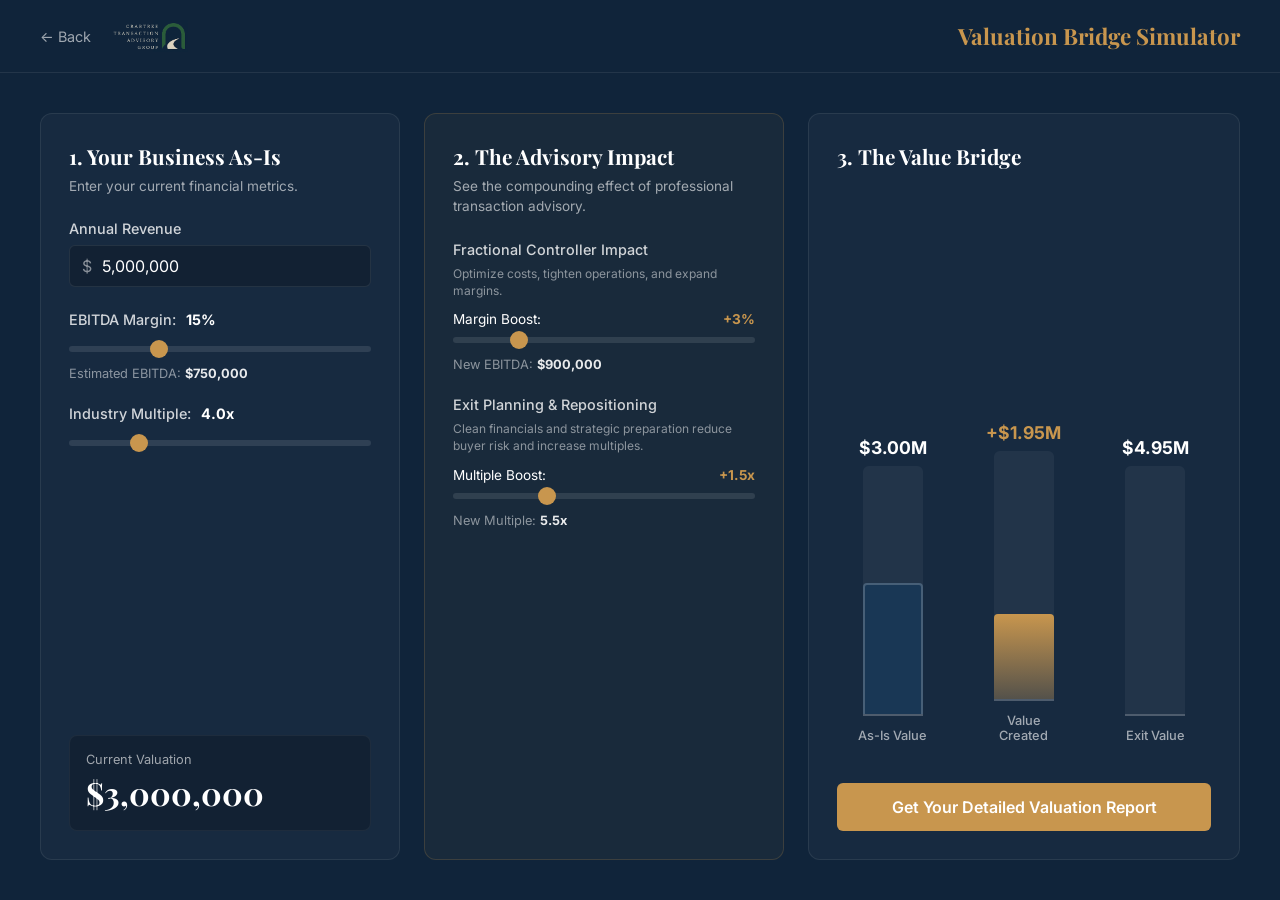
==== calculator.html @ ad7db996 "secret calculator" ====
<!DOCTYPE html>
<html lang="en">
<head>
  <meta charset="UTF-8">
  <meta name="viewport" content="width=device-width, initial-scale=1.0">
  <title>Valuation Bridge Calculator | Crabtree Transaction Advisory Group</title>
  <meta name="robots" content="noindex, nofollow"> <!-- Keep it hidden -->
  <link rel="icon" type="image/png" href="logo.png">
  <link rel="stylesheet" href="calculator.css">
</head>
<body>

  <!-- Top Nav -->
  <header class="calc-header">
    <a href="index.html" class="back-link">← Back</a>
    <img src="logo.png" alt="Crabtree Transaction Advisory Group" class="calc-logo">
    <h1 class="calc-title">Valuation Bridge Simulator</h1>
  </header>

  <main class="dashboard">

    <!-- Column 1: Current State -->
    <section class="panel input-panel">
      <h2>1. Your Business As-Is</h2>
      <p class="panel-desc">Enter your current financial metrics.</p>

      <div class="control-group">
        <label for="rev-input">Annual Revenue</label>
        <div class="input-wrapper">
          <span class="prefix">$</span>
          <input type="text" id="rev-input" value="5,000,000">
        </div>
      </div>

      <div class="control-group">
        <label for="margin-slider">EBITDA Margin: <span id="margin-val" class="val-highlight">15%</span></label>
        <input type="range" id="margin-slider" min="1" max="50" value="15" step="1">
        <div class="calc-subtext">Estimated EBITDA: <strong id="ebitda-display">$750,000</strong></div>
      </div>

      <div class="control-group">
        <label for="multiple-slider">Industry Multiple: <span id="multiple-val" class="val-highlight">4.0x</span></label>
        <input type="range" id="multiple-slider" min="1" max="15" value="4.0" step="0.5">
      </div>
      
      <div class="summary-box">
        <span>Current Valuation</span>
        <h3 id="current-val-display">$3,000,000</h3>
      </div>
    </section>

    <!-- Column 2: The Accelerators -->
    <section class="panel input-panel accent-panel">
      <h2>2. The Advisory Impact</h2>
      <p class="panel-desc">See the compounding effect of professional transaction advisory.</p>

      <div class="control-group">
        <label for="efficiency-slider">Fractional Controller Impact</label>
        <div class="slider-desc">Optimize costs, tighten operations, and expand margins.</div>
        <div class="slider-header">
          <span>Margin Boost:</span>
          <span id="efficiency-val" class="val-highlight gold">+3.0%</span>
        </div>
        <input type="range" id="efficiency-slider" min="0" max="15" value="3.0" step="0.5">
        <div class="calc-subtext">New EBITDA: <strong id="new-ebitda-display">$900,000</strong></div>
      </div>

      <div class="control-group">
        <label for="risk-slider">Exit Planning & Repositioning</label>
        <div class="slider-desc">Clean financials and strategic preparation reduce buyer risk and increase multiples.</div>
        <div class="slider-header">
          <span>Multiple Boost:</span>
          <span id="risk-val" class="val-highlight gold">+1.5x</span>
        </div>
        <input type="range" id="risk-slider" min="0" max="5" value="1.5" step="0.5">
        <div class="calc-subtext">New Multiple: <strong id="new-multiple-display">5.5x</strong></div>
      </div>
    </section>

    <!-- Column 3: The Viz (Bridge) -->
    <section class="panel chart-panel">
      <h2>3. The Value Bridge</h2>
      
      <div class="chart-container">
        
        <div class="bar-col">
          <div class="bar-label" id="chart-val-current">$3.0M</div>
          <div class="bar-track">
            <div class="bar current-bar" id="bar-current"></div>
          </div>
          <div class="bar-title">As-Is Value</div>
        </div>

        <div class="bar-col">
          <div class="bar-label gold" id="chart-val-added">+$1.95M</div>
          <div class="bar-track gap-track">
            <!-- This bar floats to show the gap -->
            <div class="bar added-bar" id="bar-added"></div>
          </div>
          <div class="bar-title">Value Created</div>
        </div>

        <div class="bar-col">
          <div class="bar-label success" id="chart-val-future">$4.95M</div>
          <div class="bar-track">
            <div class="bar future-bar" id="bar-future"></div>
          </div>
          <div class="bar-title">Exit Value</div>
        </div>

      </div>

      <div class="lead-action">
        <button id="open-lead-btn" class="btn-primary">Get Your Detailed Valuation Report</button>
      </div>

    </section>

  </main>

  <!-- Lead Capture Modal -->
  <div id="lead-modal" class="modal-overlay">
    <div class="modal-content">
      <button id="close-modal" class="close-btn">×</button>
      <h2>Send My Report</h2>
      <p>We'll send you a detailed breakdown of your Valuation Bridge and how we can help you achieve these numbers.</p>
      
      <form class="lead-form" action="https://formspree.io/f/mgorybpo" method="POST">
        <!-- Hidden fields for calculator data -->
        <input type="hidden" name="Subject" value="New Valuation Calculator Lead">
        <input type="hidden" id="hidden-curr-val" name="Current_Valuation" value="">
        <input type="hidden" id="hidden-added-val" name="Value_Created" value="">
        <input type="hidden" id="hidden-future-val" name="Future_Valuation" value="">

        <div class="form-group">
          <label>Name</label>
          <input type="text" name="name" required>
        </div>
        <div class="form-group">
          <label>Email</label>
          <input type="email" name="email" required>
        </div>
        <button type="submit" class="btn-primary">Send Report</button>
      </form>
    </div>
  </div>

  <script src="calculator.js"></script>
</body>
</html>
---- calculator.css ----
/* ============================================================
   CTAG — Valuation Calculator Dashboard
   ============================================================ */
@import url('https://fonts.googleapis.com/css2?family=Playfair+Display:ital,wght@0,400;0,500;0,600;0,700;1,400&family=Inter:wght@300;400;500;600;700&display=swap');

:root {
  --navy:        #10243A;
  --navy-light:  #193755;
  --green:       #3A7D44;
  --gold:        #C8964E;
  --gold-light:  #D4A85A;
  --white:       #FFFFFF;
  --charcoal:    #2D2D2D;
  --panel-bg:    rgba(255,255,255,0.03);
  --panel-border: rgba(255,255,255,0.08);

  --font-heading: 'Playfair Display', serif;
  --font-body:    'Inter', sans-serif;
  --transition: all 0.3s ease-out;
}

*, *::before, *::after { margin: 0; padding: 0; box-sizing: border-box; }

body {
  font-family: var(--font-body);
  background: var(--navy);
  color: var(--white);
  min-height: 100vh;
  display: flex;
  flex-direction: column;
}

.calc-header {
  padding: 20px 40px;
  display: flex;
  align-items: center;
  gap: 20px;
  border-bottom: 1px solid var(--panel-border);
}
.back-link { color: rgba(255,255,255,0.6); text-decoration: none; font-size: 0.9rem; transition: var(--transition); }
.back-link:hover { color: var(--gold); }
.calc-logo { height: 32px; }
.calc-title { font-family: var(--font-heading); font-size: 1.4rem; color: var(--gold); margin-left: auto; }

/* Dashboard Grid */
.dashboard {
  flex: 1;
  display: grid;
  grid-template-columns: 1fr 1fr 1.2fr;
  gap: 24px;
  padding: 40px;
  max-width: 1400px;
  margin: 0 auto;
  width: 100%;
}

.panel {
  background: var(--panel-bg);
  border: 1px solid var(--panel-border);
  border-radius: 12px;
  padding: 28px;
  display: flex;
  flex-direction: column;
}
.accent-panel { background: rgba(200, 150, 78, 0.05); border-color: rgba(200, 150, 78, 0.2); }

.panel h2 { font-family: var(--font-heading); font-size: 1.3rem; margin-bottom: 6px; }
.panel-desc { font-size: 0.85rem; color: rgba(255,255,255,0.6); margin-bottom: 24px; line-height: 1.5; }

/* Controls */
.control-group { margin-bottom: 24px; }
.control-group label { display: block; font-size: 0.9rem; font-weight: 500; margin-bottom: 8px; color: rgba(255,255,255,0.8); }
.val-highlight { color: var(--white); font-weight: 700; margin-left: 6px; }
.val-highlight.gold { color: var(--gold); }

.input-wrapper {
  display: flex;
  align-items: center;
  background: rgba(0,0,0,0.2);
  border: 1px solid var(--panel-border);
  border-radius: 6px;
  padding: 0 12px;
}
.input-wrapper .prefix { color: rgba(255,255,255,0.5); }
.input-wrapper input[type="text"] {
  background: transparent; border: none; color: white; padding: 10px; width: 100%;
  font-family: var(--font-body); font-size: 1rem; outline: none;
}

/* Sliders */
input[type="range"] {
  width: 100%;
  -webkit-appearance: none;
  background: rgba(255,255,255,0.1);
  height: 6px;
  border-radius: 3px;
  outline: none;
  margin: 10px 0;
}
input[type="range"]::-webkit-slider-thumb {
  -webkit-appearance: none;
  appearance: none;
  width: 18px;
  height: 18px;
  border-radius: 50%;
  background: var(--gold);
  cursor: pointer;
  transition: transform 0.1s;
}
input[type="range"]::-webkit-slider-thumb:hover { transform: scale(1.2); }

.slider-desc { font-size: 0.75rem; color: rgba(255,255,255,0.5); margin-bottom: 12px; line-height: 1.4; }
.slider-header { display: flex; justify-content: space-between; font-size: 0.85rem; }

.calc-subtext { font-size: 0.8rem; color: rgba(255,255,255,0.5); margin-top: 4px; }
.calc-subtext strong { color: rgba(255,255,255,0.9); }

.summary-box {
  margin-top: auto;
  padding: 16px;
  background: rgba(0,0,0,0.2);
  border-radius: 8px;
  border: 1px solid rgba(255,255,255,0.05);
}
.summary-box span { display: block; font-size: 0.8rem; color: rgba(255,255,255,0.6); margin-bottom: 4px; }
.summary-box h3 { font-family: var(--font-heading); font-size: 2rem; color: var(--white); }

/* Visualization (The Bridge) */
.chart-panel { position: relative; }
.chart-container {
  flex: 1;
  display: flex;
  align-items: flex-end;
  justify-content: space-around;
  padding: 20px 0 40px;
  gap: 20px;
  min-height: 300px;
}

.bar-col {
  display: flex;
  flex-direction: column;
  align-items: center;
  justify-content: flex-end;
  height: 100%;
  width: 80px;
}

.bar-label { font-weight: 700; font-size: 1.1rem; margin-bottom: 8px; font-family: var(--font-body); }
.bar-label.gold { color: var(--gold); }
.bar-label.success { color: var(--green-light); }

.bar-track {
  width: 60px;
  height: 250px; /* fixed track height */
  background: rgba(255,255,255,0.05);
  border-radius: 6px 6px 0 0;
  position: relative;
  border-bottom: 2px solid rgba(255,255,255,0.2);
}

.bar {
  width: 100%;
  position: absolute;
  bottom: 0;
  border-radius: 4px 4px 0 0;
  transition: height 0.5s cubic-bezier(0.25, 0.46, 0.45, 0.94);
  height: 0%; /* written dynamically via JS */
}

.current-bar { background: var(--navy-light); border: 2px solid rgba(255,255,255,0.2); border-bottom: none; }
.added-bar   { background: linear-gradient(180deg, var(--gold) 0%, rgba(200,150,78,0.3) 100%); }
.future-bar  { background: linear-gradient(180deg, var(--green-light) 0%, rgba(74,157,86,0.3) 100%); }

.bar-title { margin-top: 12px; font-size: 0.8rem; color: rgba(255,255,255,0.6); font-weight: 500; text-align: center; }

/* Modal & Action */
.lead-action { margin-top: auto; text-align: center; }
.btn-primary {
  background: var(--gold); color: white; border: none; padding: 14px 24px;
  font-size: 1rem; font-family: var(--font-body); font-weight: 600; border-radius: 6px;
  cursor: pointer; transition: var(--transition); width: 100%;
}
.btn-primary:hover { background: var(--gold-light); transform: translateY(-2px); box-shadow: 0 4px 15px rgba(200,150,78,0.3); }

.modal-overlay {
  position: fixed; top: 0; left: 0; width: 100%; height: 100%;
  background: rgba(16,36,58,0.9); backdrop-filter: blur(5px);
  display: flex; align-items: center; justify-content: center;
  opacity: 0; pointer-events: none; transition: opacity 0.3s; z-index: 100;
}
.modal-overlay.show { opacity: 1; pointer-events: auto; }
.modal-content {
  background: var(--white); color: var(--charcoal); padding: 40px;
  border-radius: 12px; max-width: 450px; width: 100%; position: relative;
  box-shadow: 0 20px 40px rgba(0,0,0,0.5);
}
.close-btn {
  position: absolute; top: 16px; right: 20px; font-size: 1.5rem;
  background: none; border: none; cursor: pointer; color: var(--gray-500);
}
.modal-content h2 { font-family: var(--font-heading); margin-bottom: 8px; color: var(--navy); }
.modal-content p { font-size: 0.9rem; color: var(--gray-500); line-height: 1.5; margin-bottom: 24px; }
.lead-form .form-group { margin-bottom: 16px; }
.lead-form label { display: block; font-size: 0.85rem; font-weight: 500; margin-bottom: 6px; }
.lead-form input[type="text"], .lead-form input[type="email"] {
  width: 100%; padding: 10px; border: 1px solid var(--gray-300); border-radius: 4px;
}

@media (max-width: 1024px) {
  .dashboard { grid-template-columns: 1fr; }
  .bar-track { height: 180px; }
  .calc-header { flex-wrap: wrap; }
}
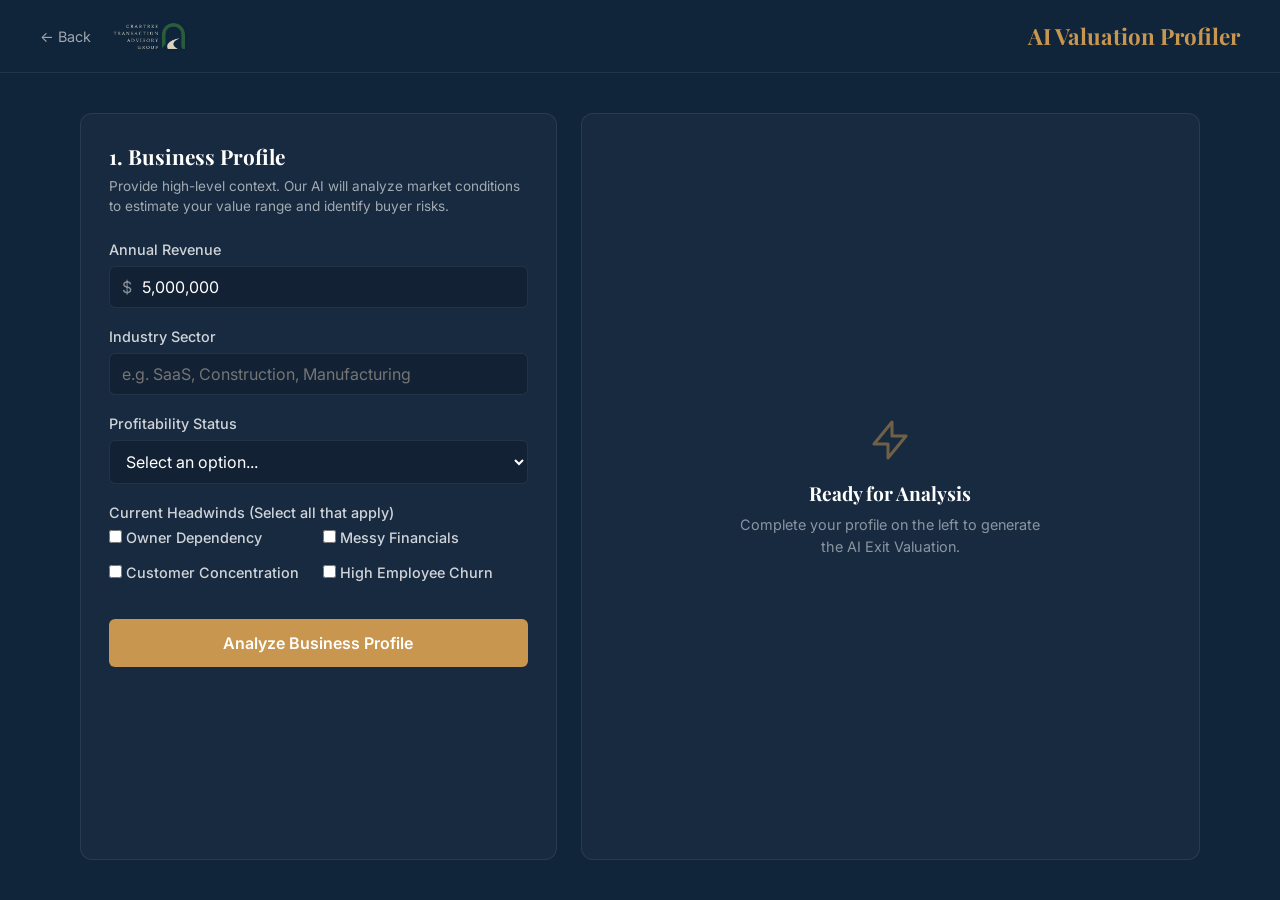
==== commit e65ac815: "add api that estimates values" ====
--- a/calculator.html
+++ b/calculator.html
@@ -3,115 +3,126 @@
 <head>
   <meta charset="UTF-8">
   <meta name="viewport" content="width=device-width, initial-scale=1.0">
-  <title>Valuation Bridge Calculator | Crabtree Transaction Advisory Group</title>
-  <meta name="robots" content="noindex, nofollow"> <!-- Keep it hidden -->
+  <title>AI Valuation Profiler | Crabtree Transaction Advisory Group</title>
+  <meta name="robots" content="noindex, nofollow">
   <link rel="icon" type="image/png" href="logo.png">
   <link rel="stylesheet" href="calculator.css">
 </head>
 <body>
 
-  <!-- Top Nav -->
   <header class="calc-header">
     <a href="index.html" class="back-link">← Back</a>
     <img src="logo.png" alt="Crabtree Transaction Advisory Group" class="calc-logo">
-    <h1 class="calc-title">Valuation Bridge Simulator</h1>
+    <h1 class="calc-title">AI Valuation Profiler</h1>
   </header>
 
-  <main class="dashboard">
+  <main class="dashboard profile-layout">
 
-    <!-- Column 1: Current State -->
+    <!-- Column 1: Input Profiler -->
     <section class="panel input-panel">
-      <h2>1. Your Business As-Is</h2>
-      <p class="panel-desc">Enter your current financial metrics.</p>
+      <h2>1. Business Profile</h2>
+      <p class="panel-desc">Provide high-level context. Our AI will analyze market conditions to estimate your value range and identify buyer risks.</p>
 
-      <div class="control-group">
-        <label for="rev-input">Annual Revenue</label>
-        <div class="input-wrapper">
-          <span class="prefix">$</span>
-          <input type="text" id="rev-input" value="5,000,000">
+      <form id="ai-profiler-form">
+        <div class="control-group">
+          <label for="rev-input">Annual Revenue</label>
+          <div class="input-wrapper">
+            <span class="prefix">$</span>
+            <input type="text" id="rev-input" value="5,000,000" required>
+          </div>
         </div>
+
+        <div class="control-group">
+          <label for="industry-input">Industry Sector</label>
+          <input type="text" id="industry-input" class="text-input" placeholder="e.g. SaaS, Construction, Manufacturing" required>
+        </div>
+
+        <div class="control-group">
+          <label for="profit-select">Profitability Status</label>
+          <select id="profit-select" class="text-input" required>
+            <option value="" disabled selected>Select an option...</option>
+            <option value="Losing Money">Losing Money</option>
+            <option value="Breaking Even">Breaking Even</option>
+            <option value="Solid Margins (10-15%)">Solid Margins (10-15%)</option>
+            <option value="Highly Profitable (20%+)">Highly Profitable (20%+)</option>
+          </select>
+        </div>
+
+        <div class="control-group check-group">
+          <label>Current Headwinds (Select all that apply)</label>
+          <div class="checkbox-grid">
+            <label class="cb-label"><input type="checkbox" value="Owner Dependency"> Owner Dependency</label>
+            <label class="cb-label"><input type="checkbox" value="Messy Financials"> Messy Financials</label>
+            <label class="cb-label"><input type="checkbox" value="Customer Concentration"> Customer Concentration</label>
+            <label class="cb-label"><input type="checkbox" value="High Employee Churn"> High Employee Churn</label>
+          </div>
+        </div>
+
+        <button type="submit" class="btn-primary" id="analyze-btn">Analyze Business Profile</button>
+      </form>
+    </section>
+
+    <!-- Column 2: Loading State & Output -->
+    <section class="panel output-panel" id="output-panel">
+      
+      <!-- Placeholder -->
+      <div class="state-placeholder" id="state-start">
+        <svg fill="none" stroke="currentColor" viewBox="0 0 24 24"><path stroke-linecap="round" stroke-linejoin="round" stroke-width="1.5" d="M13 10V3L4 14h7v7l9-11h-7z"></path></svg>
+        <h3>Ready for Analysis</h3>
+        <p>Complete your profile on the left to generate the AI Exit Valuation.</p>
       </div>
 
-      <div class="control-group">
-        <label for="margin-slider">EBITDA Margin: <span id="margin-val" class="val-highlight">15%</span></label>
-        <input type="range" id="margin-slider" min="1" max="50" value="15" step="1">
-        <div class="calc-subtext">Estimated EBITDA: <strong id="ebitda-display">$750,000</strong></div>
+      <!-- Loading -->
+      <div class="state-placeholder" id="state-loading" style="display: none;">
+        <div class="spinner"></div>
+        <h3>Running AI Analysis...</h3>
+        <p>Calculating market multiples, identifying risks, and building the value bridge.</p>
       </div>
 
-      <div class="control-group">
-        <label for="multiple-slider">Industry Multiple: <span id="multiple-val" class="val-highlight">4.0x</span></label>
-        <input type="range" id="multiple-slider" min="1" max="15" value="4.0" step="0.5">
-      </div>
-      
-      <div class="summary-box">
-        <span>Current Valuation</span>
-        <h3 id="current-val-display">$3,000,000</h3>
-      </div>
-    </section>
-
-    <!-- Column 2: The Accelerators -->
-    <section class="panel input-panel accent-panel">
-      <h2>2. The Advisory Impact</h2>
-      <p class="panel-desc">See the compounding effect of professional transaction advisory.</p>
-
-      <div class="control-group">
-        <label for="efficiency-slider">Fractional Controller Impact</label>
-        <div class="slider-desc">Optimize costs, tighten operations, and expand margins.</div>
-        <div class="slider-header">
-          <span>Margin Boost:</span>
-          <span id="efficiency-val" class="val-highlight gold">+3.0%</span>
-        </div>
-        <input type="range" id="efficiency-slider" min="0" max="15" value="3.0" step="0.5">
-        <div class="calc-subtext">New EBITDA: <strong id="new-ebitda-display">$900,000</strong></div>
-      </div>
-
-      <div class="control-group">
-        <label for="risk-slider">Exit Planning & Repositioning</label>
-        <div class="slider-desc">Clean financials and strategic preparation reduce buyer risk and increase multiples.</div>
-        <div class="slider-header">
-          <span>Multiple Boost:</span>
-          <span id="risk-val" class="val-highlight gold">+1.5x</span>
-        </div>
-        <input type="range" id="risk-slider" min="0" max="5" value="1.5" step="0.5">
-        <div class="calc-subtext">New Multiple: <strong id="new-multiple-display">5.5x</strong></div>
-      </div>
-    </section>
-
-    <!-- Column 3: The Viz (Bridge) -->
-    <section class="panel chart-panel">
-      <h2>3. The Value Bridge</h2>
-      
-      <div class="chart-container">
+      <!-- Results -->
+      <div class="results-container" id="state-results" style="display: none;">
         
-        <div class="bar-col">
-          <div class="bar-label" id="chart-val-current">$3.0M</div>
-          <div class="bar-track">
-            <div class="bar current-bar" id="bar-current"></div>
+        <div class="insights-box">
+          <div class="insight-item">
+            <h4><span class="dot red"></span> Buyer Red Flag</h4>
+            <p id="out-redflag">Loading...</p>
           </div>
-          <div class="bar-title">As-Is Value</div>
+          <div class="insight-item">
+            <h4><span class="dot gold"></span> The Value Bridge Solution</h4>
+            <p id="out-solution">Loading...</p>
+          </div>
         </div>
 
-        <div class="bar-col">
-          <div class="bar-label gold" id="chart-val-added">+$1.95M</div>
-          <div class="bar-track gap-track">
-            <!-- This bar floats to show the gap -->
-            <div class="bar added-bar" id="bar-added"></div>
+        <div class="chart-container range-chart">
+          <div class="bar-col">
+            <div class="bar-label" id="chart-val-current">$0M</div>
+            <div class="bar-track">
+              <div class="bar current-bar" id="bar-current"></div>
+            </div>
+            <div class="bar-title">As-Is Range</div>
           </div>
-          <div class="bar-title">Value Created</div>
+
+          <div class="bar-col">
+            <div class="bar-label gold" id="chart-val-added">+$0M</div>
+            <div class="bar-track gap-track">
+              <div class="bar added-bar" id="bar-added"></div>
+            </div>
+            <div class="bar-title">Gain</div>
+          </div>
+
+          <div class="bar-col">
+            <div class="bar-label success" id="chart-val-future">$0M</div>
+            <div class="bar-track">
+              <div class="bar future-bar" id="bar-future"></div>
+            </div>
+            <div class="bar-title">Exit Range</div>
+          </div>
         </div>
 
-        <div class="bar-col">
-          <div class="bar-label success" id="chart-val-future">$4.95M</div>
-          <div class="bar-track">
-            <div class="bar future-bar" id="bar-future"></div>
-          </div>
-          <div class="bar-title">Exit Value</div>
+        <div class="lead-action">
+          <button id="open-lead-btn" class="btn-primary">Send This Detailed Report To Me</button>
         </div>
 
-      </div>
-
-      <div class="lead-action">
-        <button id="open-lead-btn" class="btn-primary">Get Your Detailed Valuation Report</button>
       </div>
 
     </section>
@@ -122,15 +133,16 @@
   <div id="lead-modal" class="modal-overlay">
     <div class="modal-content">
       <button id="close-modal" class="close-btn">×</button>
-      <h2>Send My Report</h2>
-      <p>We'll send you a detailed breakdown of your Valuation Bridge and how we can help you achieve these numbers.</p>
+      <h2>Official Report Request</h2>
+      <p>Enter your details and our team will send you the breakdown and next steps.</p>
       
       <form class="lead-form" action="https://formspree.io/f/mgorybpo" method="POST">
-        <!-- Hidden fields for calculator data -->
-        <input type="hidden" name="Subject" value="New Valuation Calculator Lead">
-        <input type="hidden" id="hidden-curr-val" name="Current_Valuation" value="">
-        <input type="hidden" id="hidden-added-val" name="Value_Created" value="">
-        <input type="hidden" id="hidden-future-val" name="Future_Valuation" value="">
+        <input type="hidden" name="Subject" value="New Valuation Profiler Lead">
+        <input type="hidden" id="hidden-industry" name="Industry" value="">
+        <input type="hidden" id="hidden-curr-val" name="Current_Valuation_Range" value="">
+        <input type="hidden" id="hidden-added-val" name="Potential_Value_Created" value="">
+        <input type="hidden" id="hidden-future-val" name="Future_Valuation_Range" value="">
+        <input type="hidden" id="hidden-red-flag" name="AI_Identified_Risk" value="">
 
         <div class="form-group">
           <label>Name</label>
@@ -140,7 +152,7 @@
           <label>Email</label>
           <input type="email" name="email" required>
         </div>
-        <button type="submit" class="btn-primary">Send Report</button>
+        <button type="submit" class="btn-primary">Request Final Report</button>
       </form>
     </div>
   </div>
--- a/calculator.css
+++ b/calculator.css
@@ -7,10 +7,12 @@
   --navy:        #10243A;
   --navy-light:  #193755;
   --green:       #3A7D44;
+  --green-light: #4A9D56;
   --gold:        #C8964E;
   --gold-light:  #D4A85A;
   --white:       #FFFFFF;
   --charcoal:    #2D2D2D;
+  --error:       #E57373;
   --panel-bg:    rgba(255,255,255,0.03);
   --panel-border: rgba(255,255,255,0.08);
 
@@ -42,14 +44,17 @@
 .calc-logo { height: 32px; }
 .calc-title { font-family: var(--font-heading); font-size: 1.4rem; color: var(--gold); margin-left: auto; }
 
-/* Dashboard Grid */
+/* Dashboard Grid - 2 columns */
+.profile-layout {
+  grid-template-columns: 1fr 1.3fr !important;
+  max-width: 1200px !important;
+}
+
 .dashboard {
   flex: 1;
   display: grid;
-  grid-template-columns: 1fr 1fr 1.2fr;
   gap: 24px;
   padding: 40px;
-  max-width: 1400px;
   margin: 0 auto;
   width: 100%;
 }
@@ -62,153 +67,80 @@
   display: flex;
   flex-direction: column;
 }
-.accent-panel { background: rgba(200, 150, 78, 0.05); border-color: rgba(200, 150, 78, 0.2); }
 
 .panel h2 { font-family: var(--font-heading); font-size: 1.3rem; margin-bottom: 6px; }
 .panel-desc { font-size: 0.85rem; color: rgba(255,255,255,0.6); margin-bottom: 24px; line-height: 1.5; }
 
-/* Controls */
-.control-group { margin-bottom: 24px; }
+/* Form Controls */
+.control-group { margin-bottom: 20px; }
 .control-group label { display: block; font-size: 0.9rem; font-weight: 500; margin-bottom: 8px; color: rgba(255,255,255,0.8); }
-.val-highlight { color: var(--white); font-weight: 700; margin-left: 6px; }
-.val-highlight.gold { color: var(--gold); }
 
-.input-wrapper {
-  display: flex;
-  align-items: center;
-  background: rgba(0,0,0,0.2);
-  border: 1px solid var(--panel-border);
-  border-radius: 6px;
-  padding: 0 12px;
-}
+.input-wrapper { display: flex; align-items: center; background: rgba(0,0,0,0.2); border: 1px solid var(--panel-border); border-radius: 6px; padding: 0 12px; }
 .input-wrapper .prefix { color: rgba(255,255,255,0.5); }
-.input-wrapper input[type="text"] {
-  background: transparent; border: none; color: white; padding: 10px; width: 100%;
-  font-family: var(--font-body); font-size: 1rem; outline: none;
-}
+.input-wrapper input[type="text"] { background: transparent; border: none; color: white; padding: 10px; width: 100%; font-family: var(--font-body); font-size: 1rem; outline: none; }
 
-/* Sliders */
-input[type="range"] {
-  width: 100%;
-  -webkit-appearance: none;
-  background: rgba(255,255,255,0.1);
-  height: 6px;
-  border-radius: 3px;
-  outline: none;
-  margin: 10px 0;
-}
-input[type="range"]::-webkit-slider-thumb {
-  -webkit-appearance: none;
-  appearance: none;
-  width: 18px;
-  height: 18px;
-  border-radius: 50%;
-  background: var(--gold);
-  cursor: pointer;
-  transition: transform 0.1s;
-}
-input[type="range"]::-webkit-slider-thumb:hover { transform: scale(1.2); }
+.text-input { width: 100%; background: rgba(0,0,0,0.2); border: 1px solid var(--panel-border); border-radius: 6px; padding: 10px 12px; color: white; font-family: var(--font-body); font-size: 1rem; outline: none; }
+select.text-input option { background: var(--navy); color: white; }
 
-.slider-desc { font-size: 0.75rem; color: rgba(255,255,255,0.5); margin-bottom: 12px; line-height: 1.4; }
-.slider-header { display: flex; justify-content: space-between; font-size: 0.85rem; }
+/* Checkboxes */
+.checkbox-grid { display: grid; grid-template-columns: 1fr 1fr; gap: 10px; margin-top: 8px; }
+.cb-label { display: flex; align-items: center; gap: 8px; font-size: 0.85rem; color: rgba(255,255,255,0.7); cursor: pointer; }
+.cb-label input { cursor: pointer; accent-color: var(--gold); }
 
-.calc-subtext { font-size: 0.8rem; color: rgba(255,255,255,0.5); margin-top: 4px; }
-.calc-subtext strong { color: rgba(255,255,255,0.9); }
+/* Buttons */
+.btn-primary { background: var(--gold); color: white; border: none; padding: 14px 24px; font-size: 1rem; font-family: var(--font-body); font-weight: 600; border-radius: 6px; cursor: pointer; transition: var(--transition); width: 100%; margin-top: 10px; }
+.btn-primary:hover { background: var(--gold-light); transform: translateY(-2px); box-shadow: 0 4px 15px rgba(200,150,78,0.3); }
+.btn-primary:disabled { opacity: 0.6; cursor: not-allowed; transform: none; box-shadow: none; }
 
-.summary-box {
-  margin-top: auto;
-  padding: 16px;
-  background: rgba(0,0,0,0.2);
-  border-radius: 8px;
-  border: 1px solid rgba(255,255,255,0.05);
-}
-.summary-box span { display: block; font-size: 0.8rem; color: rgba(255,255,255,0.6); margin-bottom: 4px; }
-.summary-box h3 { font-family: var(--font-heading); font-size: 2rem; color: var(--white); }
+/* State Placeholder */
+.state-placeholder { text-align: center; padding: 60px 20px; display: flex; flex-direction: column; align-items: center; justify-content: center; height: 100%; color: rgba(255,255,255,0.5); }
+.state-placeholder svg { width: 48px; height: 48px; margin-bottom: 16px; opacity: 0.5; color: var(--gold); }
+.state-placeholder h3 { font-family: var(--font-heading); color: var(--white); margin-bottom: 8px; font-size: 1.2rem; }
+.state-placeholder p { font-size: 0.9rem; line-height: 1.5; max-width: 300px; }
 
-/* Visualization (The Bridge) */
-.chart-panel { position: relative; }
-.chart-container {
-  flex: 1;
-  display: flex;
-  align-items: flex-end;
-  justify-content: space-around;
-  padding: 20px 0 40px;
-  gap: 20px;
-  min-height: 300px;
-}
+/* Spinner */
+.spinner { width: 40px; height: 40px; border: 3px solid rgba(255,255,255,0.1); border-top-color: var(--gold); border-radius: 50%; animation: spin 1s linear infinite; margin-bottom: 20px; }
+@keyframes spin { to { transform: rotate(360deg); } }
 
-.bar-col {
-  display: flex;
-  flex-direction: column;
-  align-items: center;
-  justify-content: flex-end;
-  height: 100%;
-  width: 80px;
-}
+/* AI Results */
+.results-container { display: flex; flex-direction: column; height: 100%; }
+.insights-box { background: rgba(0,0,0,0.2); border: 1px solid rgba(200, 150, 78, 0.2); border-radius: 8px; padding: 20px; margin-bottom: 24px; }
+.insight-item { margin-bottom: 16px; }
+.insight-item:last-child { margin-bottom: 0; }
+.insight-item h4 { display: flex; align-items: center; gap: 8px; font-size: 0.9rem; color: var(--white); margin-bottom: 6px; }
+.insight-item p { font-size: 0.85rem; color: rgba(255,255,255,0.7); line-height: 1.6; }
 
-.bar-label { font-weight: 700; font-size: 1.1rem; margin-bottom: 8px; font-family: var(--font-body); }
+.dot { width: 8px; height: 8px; border-radius: 50%; display: inline-block; }
+.dot.red { background: var(--error); }
+.dot.gold { background: var(--gold); box-shadow: 0 0 8px rgba(200,150,78,0.5); }
+
+/* Charting */
+.chart-container { flex: 1; display: flex; align-items: flex-end; justify-content: space-around; padding: 20px 0; min-height: 250px; }
+.bar-col { display: flex; flex-direction: column; align-items: center; justify-content: flex-end; height: 100%; width: 100px; }
+.bar-label { font-weight: 700; font-size: 1rem; margin-bottom: 8px; font-family: var(--font-body); text-align: center; }
 .bar-label.gold { color: var(--gold); }
 .bar-label.success { color: var(--green-light); }
-
-.bar-track {
-  width: 60px;
-  height: 250px; /* fixed track height */
-  background: rgba(255,255,255,0.05);
-  border-radius: 6px 6px 0 0;
-  position: relative;
-  border-bottom: 2px solid rgba(255,255,255,0.2);
-}
-
-.bar {
-  width: 100%;
-  position: absolute;
-  bottom: 0;
-  border-radius: 4px 4px 0 0;
-  transition: height 0.5s cubic-bezier(0.25, 0.46, 0.45, 0.94);
-  height: 0%; /* written dynamically via JS */
-}
-
+.bar-track { width: 60px; height: 200px; background: rgba(255,255,255,0.05); border-radius: 6px 6px 0 0; position: relative; border-bottom: 2px solid rgba(255,255,255,0.2); }
+.bar { width: 100%; position: absolute; bottom: 0; border-radius: 4px 4px 0 0; transition: height 0.8s cubic-bezier(0.25, 0.46, 0.45, 0.94); height: 0%; box-shadow: 0 0 10px rgba(0,0,0,0.2); }
 .current-bar { background: var(--navy-light); border: 2px solid rgba(255,255,255,0.2); border-bottom: none; }
-.added-bar   { background: linear-gradient(180deg, var(--gold) 0%, rgba(200,150,78,0.3) 100%); }
-.future-bar  { background: linear-gradient(180deg, var(--green-light) 0%, rgba(74,157,86,0.3) 100%); }
-
+.added-bar { background: linear-gradient(180deg, var(--gold) 0%, rgba(200,150,78,0.3) 100%); }
+.future-bar { background: linear-gradient(180deg, var(--green-light) 0%, rgba(74,157,86,0.3) 100%); }
 .bar-title { margin-top: 12px; font-size: 0.8rem; color: rgba(255,255,255,0.6); font-weight: 500; text-align: center; }
 
-/* Modal & Action */
-.lead-action { margin-top: auto; text-align: center; }
-.btn-primary {
-  background: var(--gold); color: white; border: none; padding: 14px 24px;
-  font-size: 1rem; font-family: var(--font-body); font-weight: 600; border-radius: 6px;
-  cursor: pointer; transition: var(--transition); width: 100%;
-}
-.btn-primary:hover { background: var(--gold-light); transform: translateY(-2px); box-shadow: 0 4px 15px rgba(200,150,78,0.3); }
-
-.modal-overlay {
-  position: fixed; top: 0; left: 0; width: 100%; height: 100%;
-  background: rgba(16,36,58,0.9); backdrop-filter: blur(5px);
-  display: flex; align-items: center; justify-content: center;
-  opacity: 0; pointer-events: none; transition: opacity 0.3s; z-index: 100;
-}
+/* Modal */
+.lead-action { margin-top: 20px; }
+.modal-overlay { position: fixed; top: 0; left: 0; width: 100%; height: 100%; background: rgba(16,36,58,0.9); backdrop-filter: blur(5px); display: flex; align-items: center; justify-content: center; opacity: 0; pointer-events: none; transition: opacity 0.3s; z-index: 100; }
 .modal-overlay.show { opacity: 1; pointer-events: auto; }
-.modal-content {
-  background: var(--white); color: var(--charcoal); padding: 40px;
-  border-radius: 12px; max-width: 450px; width: 100%; position: relative;
-  box-shadow: 0 20px 40px rgba(0,0,0,0.5);
-}
-.close-btn {
-  position: absolute; top: 16px; right: 20px; font-size: 1.5rem;
-  background: none; border: none; cursor: pointer; color: var(--gray-500);
-}
+.modal-content { background: var(--white); color: var(--charcoal); padding: 40px; border-radius: 12px; max-width: 450px; width: 100%; position: relative; box-shadow: 0 20px 40px rgba(0,0,0,0.5); }
+.close-btn { position: absolute; top: 16px; right: 20px; font-size: 1.5rem; background: none; border: none; cursor: pointer; color: var(--gray-500); }
 .modal-content h2 { font-family: var(--font-heading); margin-bottom: 8px; color: var(--navy); }
 .modal-content p { font-size: 0.9rem; color: var(--gray-500); line-height: 1.5; margin-bottom: 24px; }
 .lead-form .form-group { margin-bottom: 16px; }
 .lead-form label { display: block; font-size: 0.85rem; font-weight: 500; margin-bottom: 6px; }
-.lead-form input[type="text"], .lead-form input[type="email"] {
-  width: 100%; padding: 10px; border: 1px solid var(--gray-300); border-radius: 4px;
-}
+.lead-form input[type="text"], .lead-form input[type="email"] { width: 100%; padding: 10px; border: 1px solid var(--gray-300); border-radius: 4px; }
 
-@media (max-width: 1024px) {
-  .dashboard { grid-template-columns: 1fr; }
-  .bar-track { height: 180px; }
+@media (max-width: 900px) {
+  .profile-layout { grid-template-columns: 1fr !important; }
+  .checkbox-grid { grid-template-columns: 1fr; }
   .calc-header { flex-wrap: wrap; }
 }
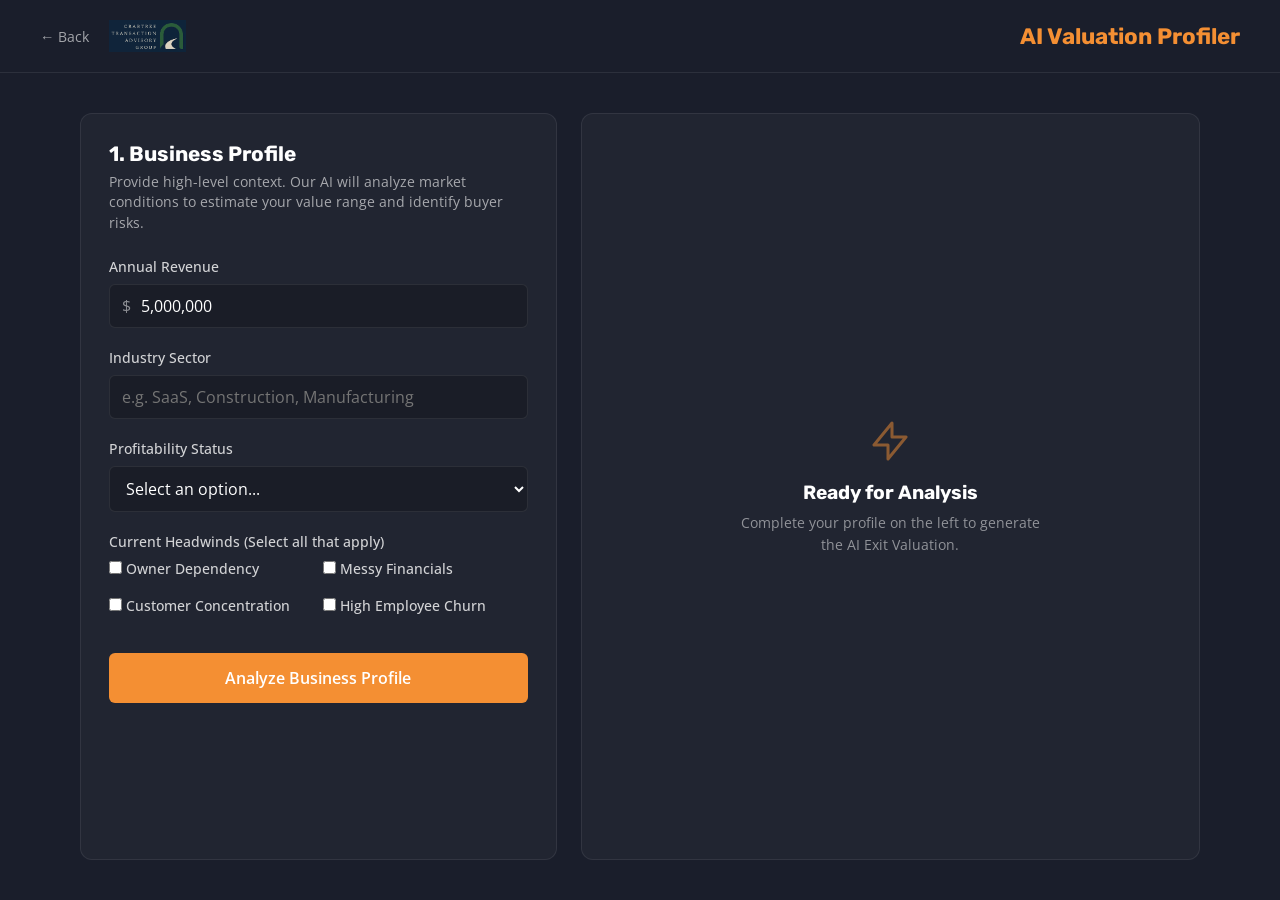
==== commit a07dc63a: "style changes" ====
--- a/calculator.html
+++ b/calculator.html
@@ -153,6 +153,7 @@
           <input type="email" name="email" required>
         </div>
         <button type="submit" class="btn-primary">Request Final Report</button>
+        <p class="form-note" style="margin-top: 12px; opacity: 0.7;">By requesting this report, your valuation profile will be securely shared with Matt Crabtree to prepare your findings.</p>
       </form>
     </div>
   </div>
--- a/calculator.css
+++ b/calculator.css
@@ -1,23 +1,30 @@
 /* ============================================================
    CTAG — Valuation Calculator Dashboard
    ============================================================ */
-@import url('https://fonts.googleapis.com/css2?family=Playfair+Display:ital,wght@0,400;0,500;0,600;0,700;1,400&family=Inter:wght@300;400;500;600;700&display=swap');
+@import url('https://fonts.googleapis.com/css2?family=Karma:wght@400;500;600;700&family=Open+Sans:wght@300;400;500;600;700&family=Rubik:wght@400;500;600;700&display=swap');
 
 :root {
-  --navy:        #10243A;
-  --navy-light:  #193755;
-  --green:       #3A7D44;
-  --green-light: #4A9D56;
-  --gold:        #C8964E;
-  --gold-light:  #D4A85A;
+  --navy-brand:  #354A5F;
+  --midnight:    #1A1E2B;
+  --teal:        #317675;
+  --coral:       #F37D67;
+  --orange:      #F48F33;
+  --yellow:      #FDCC64;
+
+  --navy:        var(--midnight);
+  --navy-light:  var(--navy-brand);
+  --green:       var(--teal);
+  --green-light: var(--teal);
+  --gold:        var(--orange);
+  --gold-light:  var(--yellow);
   --white:       #FFFFFF;
   --charcoal:    #2D2D2D;
   --error:       #E57373;
   --panel-bg:    rgba(255,255,255,0.03);
   --panel-border: rgba(255,255,255,0.08);
 
-  --font-heading: 'Playfair Display', serif;
-  --font-body:    'Inter', sans-serif;
+  --font-heading: 'Rubik', serif;
+  --font-body:    'Open Sans', sans-serif;
   --transition: all 0.3s ease-out;
 }
 
@@ -89,7 +96,7 @@
 
 /* Buttons */
 .btn-primary { background: var(--gold); color: white; border: none; padding: 14px 24px; font-size: 1rem; font-family: var(--font-body); font-weight: 600; border-radius: 6px; cursor: pointer; transition: var(--transition); width: 100%; margin-top: 10px; }
-.btn-primary:hover { background: var(--gold-light); transform: translateY(-2px); box-shadow: 0 4px 15px rgba(200,150,78,0.3); }
+.btn-primary:hover { background: var(--gold-light); transform: translateY(-2px); box-shadow: 0 4px 15px rgba(244,143,51,0.3); }
 .btn-primary:disabled { opacity: 0.6; cursor: not-allowed; transform: none; box-shadow: none; }
 
 /* State Placeholder */
@@ -104,7 +111,7 @@
 
 /* AI Results */
 .results-container { display: flex; flex-direction: column; height: 100%; }
-.insights-box { background: rgba(0,0,0,0.2); border: 1px solid rgba(200, 150, 78, 0.2); border-radius: 8px; padding: 20px; margin-bottom: 24px; }
+.insights-box { background: rgba(0,0,0,0.2); border: 1px solid rgba(244, 143, 51, 0.2); border-radius: 8px; padding: 20px; margin-bottom: 24px; }
 .insight-item { margin-bottom: 16px; }
 .insight-item:last-child { margin-bottom: 0; }
 .insight-item h4 { display: flex; align-items: center; gap: 8px; font-size: 0.9rem; color: var(--white); margin-bottom: 6px; }
@@ -112,7 +119,7 @@
 
 .dot { width: 8px; height: 8px; border-radius: 50%; display: inline-block; }
 .dot.red { background: var(--error); }
-.dot.gold { background: var(--gold); box-shadow: 0 0 8px rgba(200,150,78,0.5); }
+.dot.gold { background: var(--gold); box-shadow: 0 0 8px rgba(244,143,51,0.5); }
 
 /* Charting */
 .chart-container { flex: 1; display: flex; align-items: flex-end; justify-content: space-around; padding: 20px 0; min-height: 250px; }
@@ -123,8 +130,8 @@
 .bar-track { width: 60px; height: 200px; background: rgba(255,255,255,0.05); border-radius: 6px 6px 0 0; position: relative; border-bottom: 2px solid rgba(255,255,255,0.2); }
 .bar { width: 100%; position: absolute; bottom: 0; border-radius: 4px 4px 0 0; transition: height 0.8s cubic-bezier(0.25, 0.46, 0.45, 0.94); height: 0%; box-shadow: 0 0 10px rgba(0,0,0,0.2); }
 .current-bar { background: var(--navy-light); border: 2px solid rgba(255,255,255,0.2); border-bottom: none; }
-.added-bar { background: linear-gradient(180deg, var(--gold) 0%, rgba(200,150,78,0.3) 100%); }
-.future-bar { background: linear-gradient(180deg, var(--green-light) 0%, rgba(74,157,86,0.3) 100%); }
+.added-bar { background: linear-gradient(180deg, var(--gold) 0%, rgba(244,143,51,0.3) 100%); }
+.future-bar { background: linear-gradient(180deg, var(--green-light) 0%, rgba(49,118,117,0.3) 100%); }
 .bar-title { margin-top: 12px; font-size: 0.8rem; color: rgba(255,255,255,0.6); font-weight: 500; text-align: center; }
 
 /* Modal */
